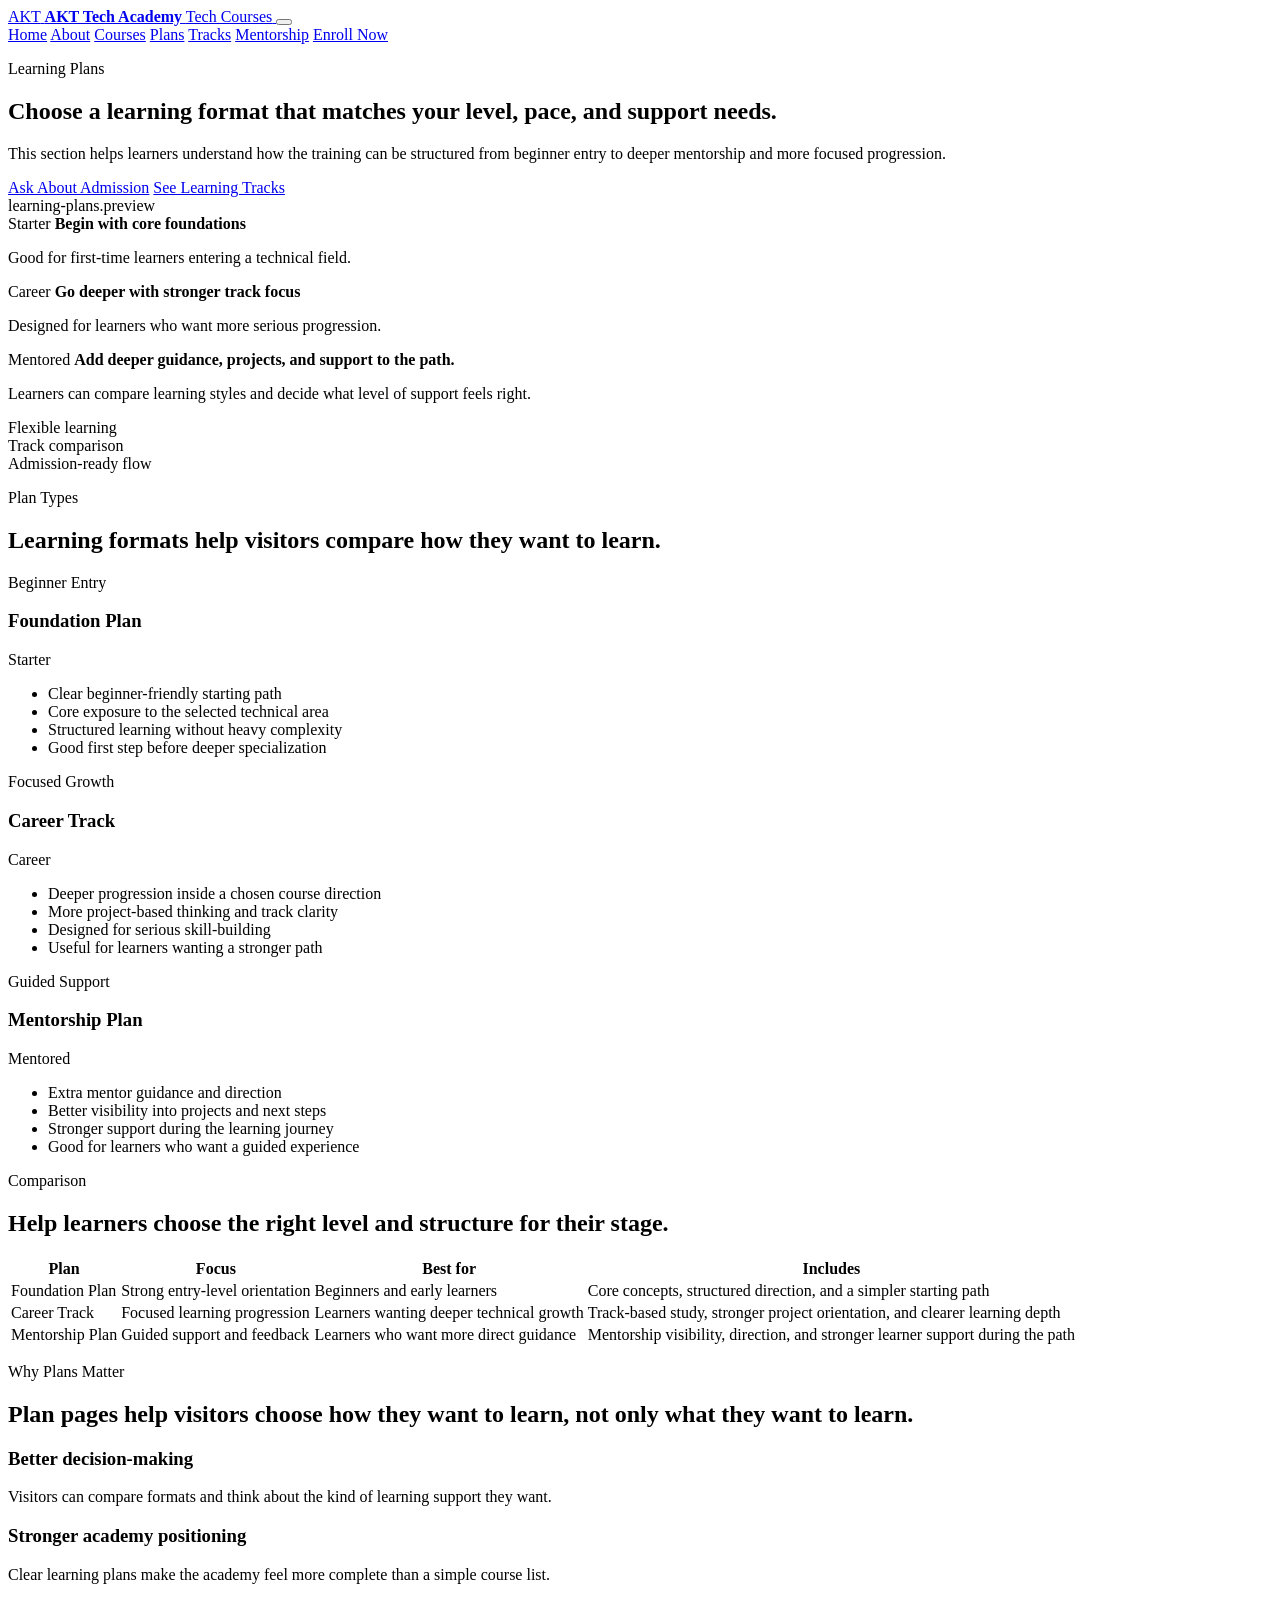
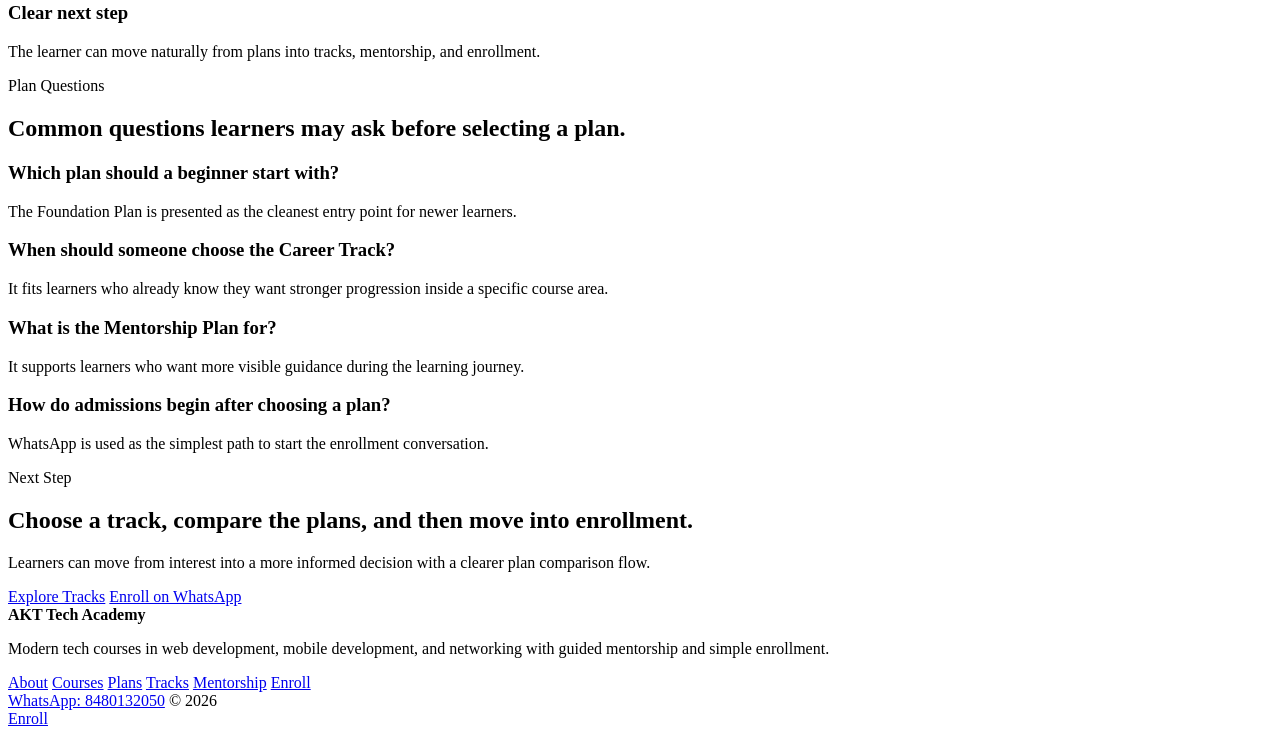
==== Tech-Courses.pricing.html @ 26433f2e "Add files via upload" ====
<!DOCTYPE html>
<html lang="en">
<head>
  <meta charset="UTF-8">
  <meta name="viewport" content="width=device-width, initial-scale=1.0">
  <meta
    name="description"
    content="Compare learning plans at AKT Tech Academy for Web Development, Mobile Development, and Networking."
  >
  <title>Plans | AKT Tech Academy</title>
  <link rel="preconnect" href="https://fonts.googleapis.com">
  <link rel="preconnect" href="https://fonts.gstatic.com" crossorigin>
  <link
    href="https://fonts.googleapis.com/css2?family=Plus+Jakarta+Sans:wght@400;500;600;700;800&display=swap"
    rel="stylesheet"
  >
  <link rel="stylesheet" href="Tech-Coursesstyles.css">
</head>
<body data-page="pricing">
  <div class="page-shell">
    <div class="ambient ambient-left"></div>
    <div class="ambient ambient-right"></div>
    <div class="ambient ambient-bottom"></div>
    <div class="progress-bar" aria-hidden="true"></div>

    <header class="site-header">
      <div class="container nav-wrap">
        <a class="brand" href="./Tech-Courses">
          <span class="brand-mark">AKT</span>
          <span class="brand-copy">
            <strong>AKT Tech Academy</strong>
            <span>Tech Courses</span>
          </span>
        </a>

        <button class="menu-toggle" type="button" aria-expanded="false" aria-controls="site-nav" aria-label="Open menu">
          <span></span>
          <span></span>
          <span></span>
        </button>

        <nav class="site-nav" id="site-nav">
          <a href="./Tech-Courses" data-nav="home">Home</a>
          <a href="./Tech-Courses.about" data-nav="about">About</a>
          <a href="./Tech-Courses.services" data-nav="services">Courses</a>
          <a href="./Tech-Courses.pricing" data-nav="pricing">Plans</a>
          <a href="./Tech-Courses.portfolio" data-nav="portfolio">Tracks</a>
          <a href="./Tech-Courses.support" data-nav="support">Mentorship</a>
          <a href="./Tech-Courses.contact" data-nav="contact" class="header-cta">Enroll Now</a>
        </nav>
      </div>
    </header>

    <main>
      <section class="page-hero">
        <div class="container page-hero-grid">
          <div class="page-copy reveal">
            <p class="eyebrow">Learning Plans</p>
            <h1>Choose a learning format that matches your level, pace, and support needs.</h1>
            <p>
              This section helps learners understand how the training can be structured from beginner entry to deeper
              mentorship and more focused progression.
            </p>
            <div class="button-row">
              <a class="btn btn-primary" href="./Tech-Courses.contact">Ask About Admission</a>
              <a class="btn btn-secondary" href="./Tech-Courses.portfolio">See Learning Tracks</a>
            </div>
          </div>

          <div class="page-visual reveal" data-tilt>
            <div class="hero-orbit"></div>
            <div class="hero-orbit-dot"></div>
            <div class="hero-orbit-dot secondary"></div>

            <div class="hero-window">
              <div class="window-bar">
                <div class="window-dots">
                  <span></span>
                  <span></span>
                  <span></span>
                </div>
                <div class="window-label">learning-plans.preview</div>
              </div>
              <div class="window-body">
                <div class="window-grid">
                  <article class="mini-card spotlight-card">
                    <span>Starter</span>
                    <strong>Begin with core foundations</strong>
                    <p>Good for first-time learners entering a technical field.</p>
                  </article>
                  <article class="mini-card spotlight-card">
                    <span>Career</span>
                    <strong>Go deeper with stronger track focus</strong>
                    <p>Designed for learners who want more serious progression.</p>
                  </article>
                  <article class="mini-card wide spotlight-card">
                    <span>Mentored</span>
                    <strong>Add deeper guidance, projects, and support to the path.</strong>
                    <p>Learners can compare learning styles and decide what level of support feels right.</p>
                  </article>
                </div>
              </div>
            </div>

            <div class="floating-pill pill-top">Flexible learning</div>
            <div class="floating-pill pill-middle">Track comparison</div>
            <div class="floating-pill pill-bottom">Admission-ready flow</div>
          </div>
        </div>
      </section>

      <section class="section">
        <div class="container">
          <div class="section-heading reveal">
            <p class="eyebrow">Plan Types</p>
            <h2>Learning formats help visitors compare how they want to learn.</h2>
          </div>

          <div class="price-grid">
            <article class="price-card featured reveal">
              <span class="price-tag">Beginner Entry</span>
              <h3>Foundation Plan</h3>
              <div class="price-value">Starter</div>
              <ul>
                <li>Clear beginner-friendly starting path</li>
                <li>Core exposure to the selected technical area</li>
                <li>Structured learning without heavy complexity</li>
                <li>Good first step before deeper specialization</li>
              </ul>
            </article>

            <article class="price-card reveal">
              <span class="price-tag">Focused Growth</span>
              <h3>Career Track</h3>
              <div class="price-value">Career</div>
              <ul>
                <li>Deeper progression inside a chosen course direction</li>
                <li>More project-based thinking and track clarity</li>
                <li>Designed for serious skill-building</li>
                <li>Useful for learners wanting a stronger path</li>
              </ul>
            </article>

            <article class="price-card reveal">
              <span class="price-tag">Guided Support</span>
              <h3>Mentorship Plan</h3>
              <div class="price-value">Mentored</div>
              <ul>
                <li>Extra mentor guidance and direction</li>
                <li>Better visibility into projects and next steps</li>
                <li>Stronger support during the learning journey</li>
                <li>Good for learners who want a guided experience</li>
              </ul>
            </article>
          </div>
        </div>
      </section>

      <section class="section">
        <div class="container">
          <div class="section-heading reveal">
            <p class="eyebrow">Comparison</p>
            <h2>Help learners choose the right level and structure for their stage.</h2>
          </div>

          <div class="table-wrap reveal">
            <table class="compare-table">
              <thead>
                <tr>
                  <th>Plan</th>
                  <th>Focus</th>
                  <th>Best for</th>
                  <th>Includes</th>
                </tr>
              </thead>
              <tbody>
                <tr>
                  <td>Foundation Plan</td>
                  <td>Strong entry-level orientation</td>
                  <td>Beginners and early learners</td>
                  <td>Core concepts, structured direction, and a simpler starting path</td>
                </tr>
                <tr>
                  <td>Career Track</td>
                  <td>Focused learning progression</td>
                  <td>Learners wanting deeper technical growth</td>
                  <td>Track-based study, stronger project orientation, and clearer learning depth</td>
                </tr>
                <tr>
                  <td>Mentorship Plan</td>
                  <td>Guided support and feedback</td>
                  <td>Learners who want more direct guidance</td>
                  <td>Mentorship visibility, direction, and stronger learner support during the path</td>
                </tr>
              </tbody>
            </table>
          </div>
        </div>
      </section>

      <section class="section">
        <div class="container">
          <div class="section-heading reveal">
            <p class="eyebrow">Why Plans Matter</p>
            <h2>Plan pages help visitors choose how they want to learn, not only what they want to learn.</h2>
          </div>

          <div class="grid-3">
            <article class="info-card spotlight-card reveal">
              <h3>Better decision-making</h3>
              <p>Visitors can compare formats and think about the kind of learning support they want.</p>
            </article>
            <article class="info-card spotlight-card reveal">
              <h3>Stronger academy positioning</h3>
              <p>Clear learning plans make the academy feel more complete than a simple course list.</p>
            </article>
            <article class="info-card spotlight-card reveal">
              <h3>Clear next step</h3>
              <p>The learner can move naturally from plans into tracks, mentorship, and enrollment.</p>
            </article>
          </div>
        </div>
      </section>

      <section class="section">
        <div class="container">
          <div class="section-heading reveal">
            <p class="eyebrow">Plan Questions</p>
            <h2>Common questions learners may ask before selecting a plan.</h2>
          </div>

          <div class="faq-grid">
            <article class="faq-item reveal">
              <h3>Which plan should a beginner start with?</h3>
              <p>The Foundation Plan is presented as the cleanest entry point for newer learners.</p>
            </article>
            <article class="faq-item reveal">
              <h3>When should someone choose the Career Track?</h3>
              <p>It fits learners who already know they want stronger progression inside a specific course area.</p>
            </article>
            <article class="faq-item reveal">
              <h3>What is the Mentorship Plan for?</h3>
              <p>It supports learners who want more visible guidance during the learning journey.</p>
            </article>
            <article class="faq-item reveal">
              <h3>How do admissions begin after choosing a plan?</h3>
              <p>WhatsApp is used as the simplest path to start the enrollment conversation.</p>
            </article>
          </div>
        </div>
      </section>

      <section class="section">
        <div class="container">
          <div class="cta-card reveal">
            <div>
              <p class="eyebrow">Next Step</p>
              <h2>Choose a track, compare the plans, and then move into enrollment.</h2>
              <p>
                Learners can move from interest into a more informed decision with a clearer plan comparison flow.
              </p>
            </div>
            <div class="button-row">
              <a class="btn btn-primary" href="./Tech-Courses.portfolio">Explore Tracks</a>
              <a class="btn btn-secondary" href="./Tech-Courses.contact">Enroll on WhatsApp</a>
            </div>
          </div>
        </div>
      </section>
    </main>

    <footer class="site-footer">
      <div class="container footer-shell">
        <div class="footer-copy">
          <strong>AKT Tech Academy</strong>
          <p>Modern tech courses in web development, mobile development, and networking with guided mentorship and simple enrollment.</p>
        </div>

        <div class="footer-links">
          <a href="./Tech-Courses.about">About</a>
          <a href="./Tech-Courses.services">Courses</a>
          <a href="./Tech-Courses.pricing">Plans</a>
          <a href="./Tech-Courses.portfolio">Tracks</a>
          <a href="./Tech-Courses.support">Mentorship</a>
          <a href="./Tech-Courses.contact">Enroll</a>
        </div>

        <div class="footer-meta">
          <a href="https://wa.me/918480132050?text=Hello%20AKT%20Tech%20Academy,%20I%20want%20to%20know%20about%20your%20courses." target="_blank" rel="noreferrer">WhatsApp: 8480132050</a>
          <span>&copy; <span class="js-year"></span></span>
        </div>
      </div>
    </footer>

    <a class="whatsapp-fab" href="https://wa.me/918480132050?text=Hello%20AKT%20Tech%20Academy,%20I%20want%20to%20know%20about%20your%20courses." target="_blank" rel="noreferrer">
      Enroll
    </a>
  </div>

  <script src="Tech-Courses.script.js"></script>
</body>
</html>
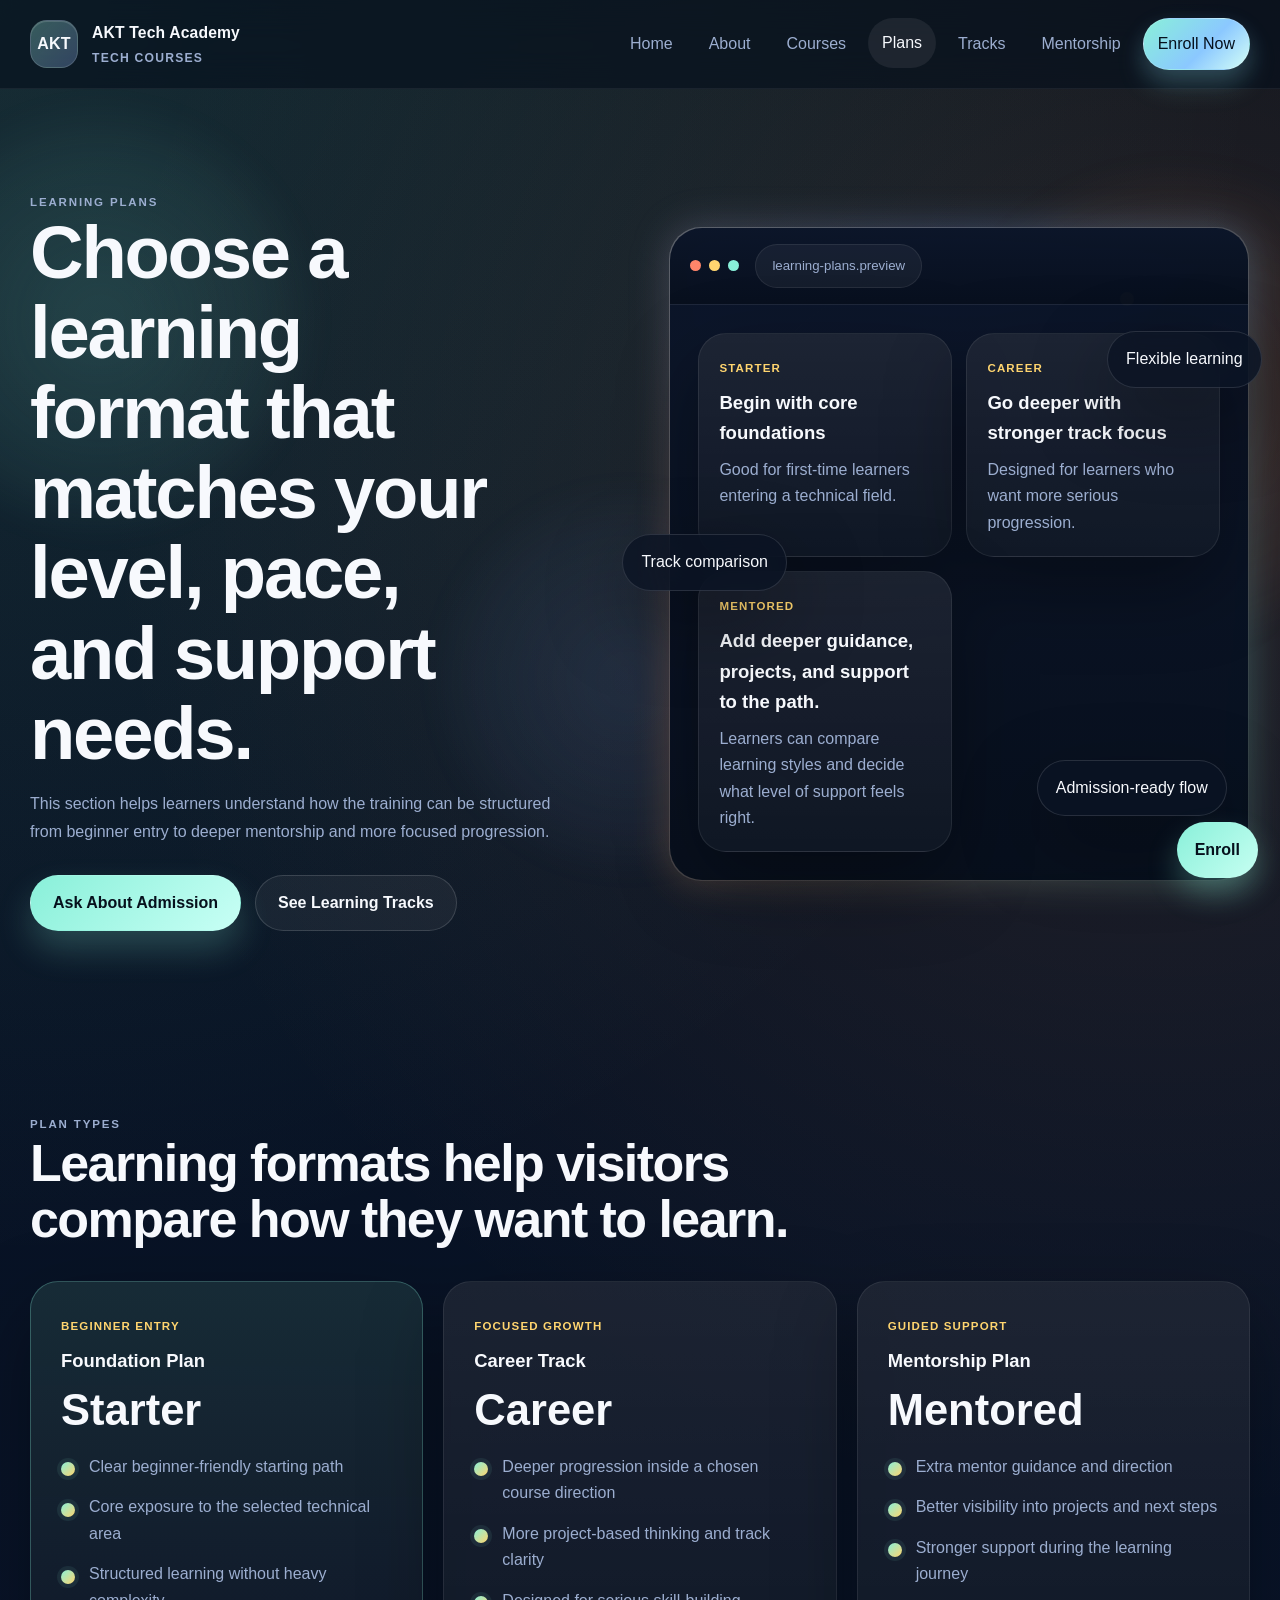
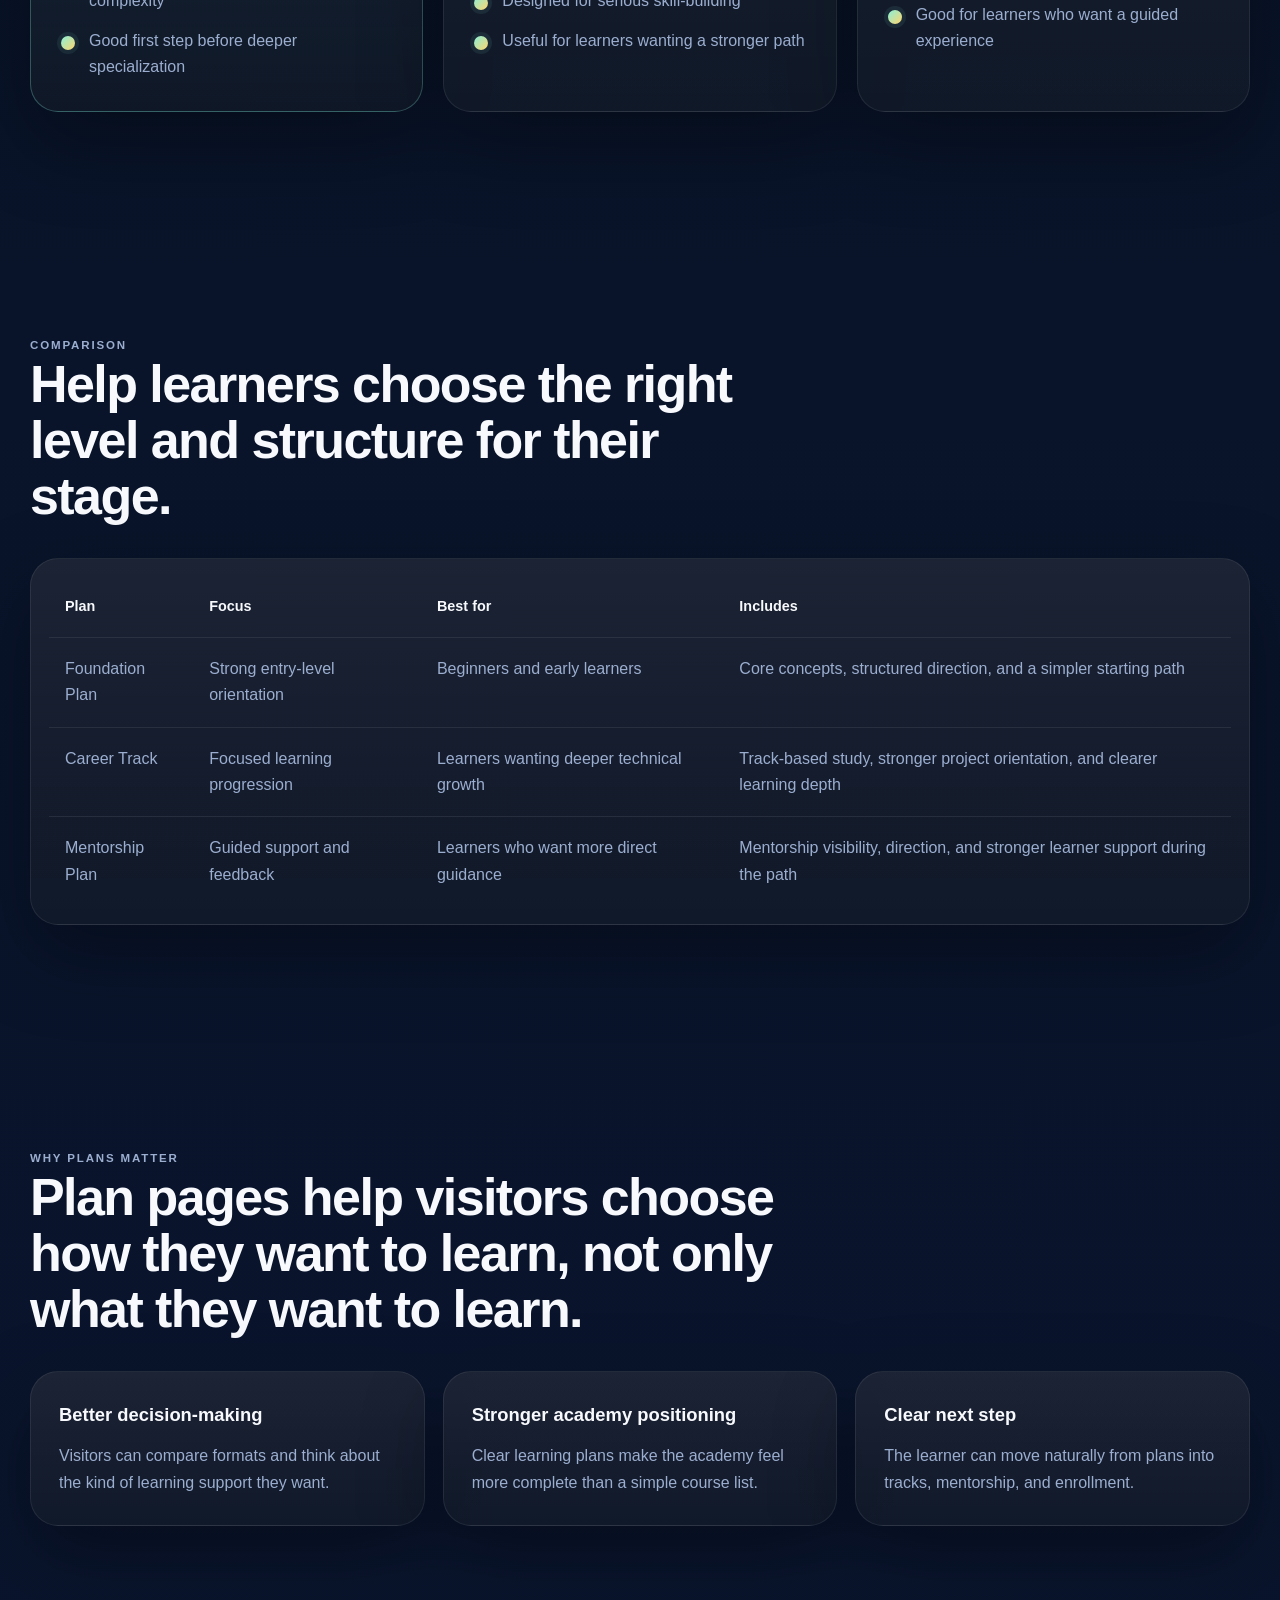
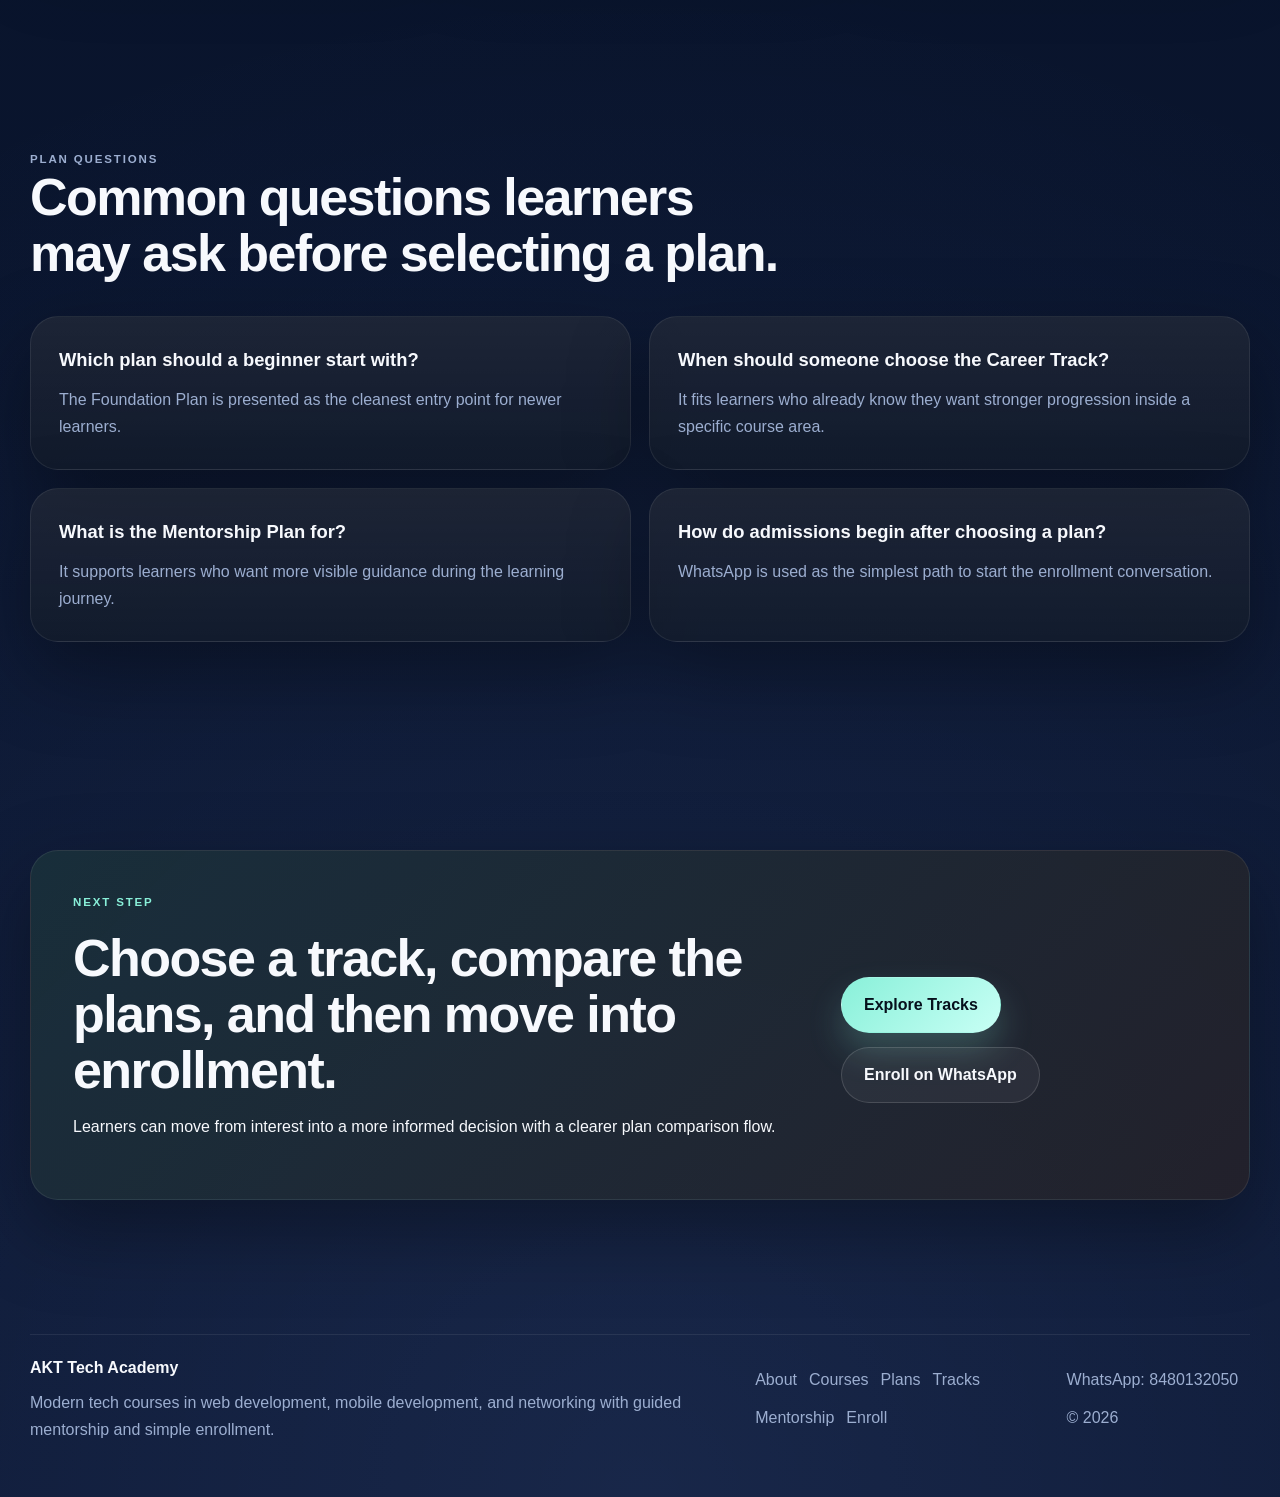
==== commit 4b1a9df8: "Add files via upload" ====
--- a/Tech-Courses.pricing.html
+++ b/Tech-Courses.pricing.html
@@ -14,7 +14,7 @@
     href="https://fonts.googleapis.com/css2?family=Plus+Jakarta+Sans:wght@400;500;600;700;800&display=swap"
     rel="stylesheet"
   >
-  <link rel="stylesheet" href="Tech-Coursesstyles.css">
+  <link rel="stylesheet" href="Tech-Courses.styles.css">
 </head>
 <body data-page="pricing">
   <div class="page-shell">
--- a/Tech-Courses.styles.css
+++ b/Tech-Courses.styles.css
@@ -0,0 +1,1367 @@
+:root {
+  --bg: #06101c;
+  --bg-deep: #08101f;
+  --bg-alt: #0d1831;
+  --panel: rgba(10, 19, 36, 0.78);
+  --panel-strong: rgba(11, 21, 41, 0.94);
+  --panel-soft: rgba(255, 255, 255, 0.05);
+  --line: rgba(255, 255, 255, 0.1);
+  --line-strong: rgba(255, 255, 255, 0.18);
+  --text: #f7f9fd;
+  --muted: #9caed0;
+  --teal: #89f0d9;
+  --sky: #7fa8ff;
+  --gold: #ffd56f;
+  --orange: #ff985b;
+  --pink: #ff9dc9;
+  --shadow: 0 30px 80px rgba(0, 0, 0, 0.34);
+  --radius-xl: 34px;
+  --radius-lg: 28px;
+  --radius-md: 22px;
+  --radius-sm: 16px;
+  --container: min(1220px, calc(100vw - 40px));
+  --header-height: 88px;
+}
+
+* {
+  box-sizing: border-box;
+}
+
+html {
+  scroll-behavior: smooth;
+}
+
+body {
+  margin: 0;
+  min-height: 100vh;
+  font-family: "Plus Jakarta Sans", sans-serif;
+  font-size: 16px;
+  line-height: 1.65;
+  color: var(--text);
+  background:
+    radial-gradient(circle at top left, rgba(137, 240, 217, 0.13), transparent 26%),
+    radial-gradient(circle at 90% 10%, rgba(255, 152, 91, 0.12), transparent 24%),
+    radial-gradient(circle at 50% 100%, rgba(127, 168, 255, 0.12), transparent 32%),
+    linear-gradient(180deg, #06101c 0%, #09142a 40%, #0a1530 100%);
+  overflow-x: hidden;
+}
+
+body::before {
+  content: "";
+  position: fixed;
+  inset: 0;
+  background-image:
+    linear-gradient(rgba(255, 255, 255, 0.04) 1px, transparent 1px),
+    linear-gradient(90deg, rgba(255, 255, 255, 0.04) 1px, transparent 1px);
+  background-size: 46px 46px;
+  mask-image: radial-gradient(circle at center, black 20%, transparent 78%);
+  opacity: 0.18;
+  pointer-events: none;
+  z-index: -3;
+}
+
+a {
+  color: inherit;
+  text-decoration: none;
+}
+
+img {
+  display: block;
+  max-width: 100%;
+}
+
+button,
+input,
+textarea {
+  font: inherit;
+}
+
+.page-shell {
+  position: relative;
+  isolation: isolate;
+}
+
+.ambient {
+  position: fixed;
+  border-radius: 999px;
+  filter: blur(22px);
+  opacity: 0.5;
+  pointer-events: none;
+  z-index: -2;
+}
+
+.ambient-left {
+  width: 400px;
+  height: 400px;
+  top: 120px;
+  left: -100px;
+  background: radial-gradient(circle, rgba(137, 240, 217, 0.3), rgba(137, 240, 217, 0));
+  animation: floatBlob 16s ease-in-out infinite;
+}
+
+.ambient-right {
+  width: 450px;
+  height: 450px;
+  top: 180px;
+  right: -120px;
+  background: radial-gradient(circle, rgba(255, 152, 91, 0.26), rgba(255, 152, 91, 0));
+  animation: floatBlob 18s ease-in-out infinite reverse;
+}
+
+.ambient-bottom {
+  width: 360px;
+  height: 360px;
+  bottom: 40px;
+  left: 35%;
+  background: radial-gradient(circle, rgba(127, 168, 255, 0.22), rgba(127, 168, 255, 0));
+  animation: floatBlob 20s ease-in-out infinite;
+}
+
+.progress-bar {
+  position: fixed;
+  top: 0;
+  left: 0;
+  width: 100%;
+  height: 3px;
+  z-index: 30;
+  transform-origin: left center;
+  transform: scaleX(0);
+  background: linear-gradient(90deg, var(--teal), var(--gold), var(--orange));
+}
+
+.container {
+  width: var(--container);
+  margin: 0 auto;
+}
+
+.section {
+  padding: 104px 0;
+}
+
+.site-header {
+  position: sticky;
+  top: 0;
+  z-index: 20;
+  background: rgba(6, 16, 28, 0.62);
+  backdrop-filter: blur(18px);
+  border-bottom: 1px solid rgba(255, 255, 255, 0.06);
+}
+
+.nav-wrap {
+  min-height: var(--header-height);
+  display: flex;
+  align-items: center;
+  justify-content: space-between;
+  gap: 16px;
+}
+
+.brand {
+  display: inline-flex;
+  align-items: center;
+  gap: 14px;
+  min-width: 0;
+  font-weight: 800;
+  letter-spacing: 0.01em;
+}
+
+.brand-mark {
+  flex: none;
+  width: 48px;
+  height: 48px;
+  border-radius: 17px;
+  display: inline-grid;
+  place-items: center;
+  font-family: "Plus Jakarta Sans", sans-serif;
+  font-weight: 800;
+  background:
+    linear-gradient(135deg, rgba(137, 240, 217, 0.26), rgba(127, 168, 255, 0.22)),
+    rgba(255, 255, 255, 0.07);
+  border: 1px solid rgba(255, 255, 255, 0.14);
+  box-shadow: inset 0 1px 0 rgba(255, 255, 255, 0.14);
+}
+
+.brand-copy {
+  display: grid;
+  gap: 2px;
+}
+
+.brand-copy strong {
+  font-size: 0.98rem;
+}
+
+.brand-copy span {
+  color: var(--muted);
+  font-size: 0.76rem;
+  letter-spacing: 0.1em;
+  text-transform: uppercase;
+}
+
+.menu-toggle {
+  display: none;
+  width: 52px;
+  height: 52px;
+  padding: 0;
+  border: 1px solid var(--line);
+  border-radius: 16px;
+  background: rgba(255, 255, 255, 0.04);
+  color: var(--text);
+  cursor: pointer;
+}
+
+.menu-toggle span {
+  display: block;
+  width: 22px;
+  height: 2px;
+  margin: 5px auto;
+  border-radius: 999px;
+  background: var(--text);
+  transition: transform 180ms ease, opacity 180ms ease;
+}
+
+.site-nav {
+  display: flex;
+  align-items: center;
+  gap: 8px;
+}
+
+.site-nav a {
+  padding: 12px 14px;
+  border-radius: 999px;
+  color: var(--muted);
+  transition: color 180ms ease, transform 180ms ease, background 180ms ease, box-shadow 220ms ease, border-color 220ms ease;
+}
+
+.site-nav a:hover,
+.site-nav a:focus-visible,
+.site-nav a.is-active {
+  color: var(--text);
+  background: rgba(255, 255, 255, 0.07);
+  transform: translateY(-1px);
+}
+
+.header-cta {
+  position: relative;
+  overflow: hidden;
+  isolation: isolate;
+  color: #06101c !important;
+  background: linear-gradient(135deg, #89f0d9 0%, #8bc8ff 58%, #d5fff6 100%);
+  border: 1px solid rgba(255, 255, 255, 0.14);
+  box-shadow: 0 16px 28px rgba(137, 240, 217, 0.18), 0 8px 24px rgba(127, 168, 255, 0.14);
+}
+
+.header-cta::before {
+  content: "";
+  position: absolute;
+  top: -40%;
+  bottom: -40%;
+  left: -55%;
+  width: 42%;
+  background: linear-gradient(90deg, transparent, rgba(255, 255, 255, 0.45), transparent);
+  transform: skewX(-22deg) translateX(-120%);
+  transition: transform 420ms ease;
+  pointer-events: none;
+  z-index: -1;
+}
+
+.site-nav a.header-cta:hover,
+.site-nav a.header-cta:focus-visible,
+.site-nav a.header-cta.is-active {
+  color: #04111a !important;
+  background: linear-gradient(135deg, #a4ffea 0%, #7fd4ff 56%, #ffd56f 100%);
+  border-color: rgba(255, 255, 255, 0.22);
+  box-shadow: 0 20px 34px rgba(127, 168, 255, 0.22), 0 10px 28px rgba(137, 240, 217, 0.2);
+  transform: translateY(-2px);
+}
+
+.site-nav a.header-cta:hover::before,
+.site-nav a.header-cta:focus-visible::before,
+.site-nav a.header-cta.is-active::before {
+  transform: skewX(-22deg) translateX(300%);
+}
+
+.page-hero,
+.hero-home {
+  position: relative;
+  padding: 88px 0 64px;
+}
+
+.hero-grid,
+.page-hero-grid {
+  display: grid;
+  grid-template-columns: minmax(0, 1.02fr) minmax(0, 0.98fr);
+  gap: 34px;
+  align-items: center;
+}
+
+.hero-copy,
+.page-copy {
+  position: relative;
+  z-index: 1;
+}
+
+.eyebrow {
+  margin: 0 0 18px;
+  color: var(--teal);
+  text-transform: uppercase;
+  letter-spacing: 0.16em;
+  font-size: 0.72rem;
+  font-weight: 800;
+}
+
+.hero-copy h1,
+.page-copy h1,
+.section-heading h2,
+.content-copy h2,
+.cta-card h2,
+.case-copy h2,
+.faq-copy h2 {
+  margin: 0;
+  font-family: "Plus Jakarta Sans", sans-serif;
+  font-weight: 800;
+  letter-spacing: -0.03em;
+  line-height: 1.08;
+}
+
+.hero-copy h1,
+.page-copy h1 {
+  font-size: clamp(2.75rem, 5.8vw, 4.85rem);
+  max-width: 12ch;
+}
+
+.hero-copy p,
+.page-copy p,
+.section-heading p,
+.content-copy p,
+.case-copy p,
+.faq-copy p {
+  margin: 16px 0 0;
+  color: var(--muted);
+  line-height: 1.72;
+  max-width: 62ch;
+}
+
+.button-row {
+  display: flex;
+  flex-wrap: wrap;
+  gap: 14px;
+  margin-top: 30px;
+}
+
+.btn {
+  display: inline-flex;
+  align-items: center;
+  justify-content: center;
+  min-height: 56px;
+  padding: 0 22px;
+  border-radius: 999px;
+  border: 1px solid transparent;
+  font-weight: 700;
+  transition: transform 180ms ease, box-shadow 200ms ease, border-color 200ms ease, background 200ms ease;
+}
+
+.btn:hover,
+.btn:focus-visible {
+  transform: translateY(-2px);
+}
+
+.btn-primary {
+  color: #06101c;
+  background: linear-gradient(135deg, var(--teal), #c8fff5);
+  box-shadow: 0 18px 34px rgba(137, 240, 217, 0.22);
+}
+
+.btn-secondary {
+  color: var(--text);
+  background: rgba(255, 255, 255, 0.05);
+  border-color: rgba(255, 255, 255, 0.14);
+}
+
+.hero-highlights {
+  display: grid;
+  grid-template-columns: repeat(3, minmax(0, 1fr));
+  gap: 16px;
+  margin-top: 34px;
+}
+
+.hero-highlights article,
+.metric-card,
+.mini-card,
+.panel-card,
+.info-card,
+.price-card,
+.case-study,
+.faq-item,
+.cta-card,
+.contact-card,
+.table-wrap,
+.timeline-card,
+.note-card {
+  position: relative;
+  overflow: hidden;
+  border: 1px solid rgba(255, 255, 255, 0.08);
+  border-radius: var(--radius-lg);
+  background:
+    linear-gradient(180deg, rgba(255, 255, 255, 0.08), rgba(255, 255, 255, 0.03)),
+    rgba(8, 16, 30, 0.64);
+  box-shadow: var(--shadow);
+}
+
+.hero-highlights article {
+  padding: 20px;
+}
+
+.hero-highlights strong {
+  display: block;
+  margin-bottom: 8px;
+  font-size: 1.55rem;
+}
+
+.hero-highlights span {
+  color: var(--muted);
+  line-height: 1.6;
+}
+
+.hero-visual,
+.page-visual {
+  position: relative;
+  min-height: 620px;
+  display: grid;
+  place-items: center;
+  perspective: 1400px;
+}
+
+.hero-orbit {
+  position: absolute;
+  inset: 6% 8%;
+  border-radius: 999px;
+  border: 1px solid rgba(255, 255, 255, 0.08);
+}
+
+.hero-orbit::before,
+.hero-orbit::after {
+  content: "";
+  position: absolute;
+  border-radius: 999px;
+  border: 1px dashed rgba(255, 255, 255, 0.08);
+}
+
+.hero-orbit::before {
+  inset: 9%;
+}
+
+.hero-orbit::after {
+  inset: 22%;
+}
+
+.hero-orbit-dot {
+  position: absolute;
+  width: 14px;
+  height: 14px;
+  border-radius: 999px;
+  background: linear-gradient(135deg, var(--gold), var(--orange));
+  top: 10%;
+  right: 20%;
+  box-shadow: 0 0 0 10px rgba(255, 213, 111, 0.08);
+  animation: orbitPulse 5s ease-in-out infinite;
+}
+
+.hero-orbit-dot.secondary {
+  top: auto;
+  right: auto;
+  left: 18%;
+  bottom: 14%;
+  background: linear-gradient(135deg, var(--sky), var(--teal));
+  box-shadow: 0 0 0 10px rgba(127, 168, 255, 0.08);
+  animation-delay: -2.4s;
+}
+
+.hero-window {
+  position: relative;
+  width: min(100%, 580px);
+  padding: 1px;
+  border-radius: 32px;
+  background: linear-gradient(135deg, rgba(255, 255, 255, 0.24), rgba(255, 255, 255, 0.03));
+  transform-style: preserve-3d;
+  transform: rotateX(var(--tilt-x, 0deg)) rotateY(var(--tilt-y, 0deg));
+  transition: transform 200ms ease;
+}
+
+.hero-window::before {
+  content: "";
+  position: absolute;
+  inset: -2px;
+  border-radius: 34px;
+  background: conic-gradient(from 120deg, rgba(137, 240, 217, 0.24), rgba(255, 152, 91, 0.24), rgba(127, 168, 255, 0.24), rgba(137, 240, 217, 0.24));
+  filter: blur(18px);
+  z-index: -1;
+}
+
+.window-bar,
+.window-body {
+  background: linear-gradient(180deg, rgba(11, 21, 41, 0.98), rgba(7, 15, 29, 0.98));
+}
+
+.window-bar {
+  display: flex;
+  align-items: center;
+  gap: 16px;
+  padding: 16px 20px;
+  border-radius: 32px 32px 0 0;
+  border-bottom: 1px solid rgba(255, 255, 255, 0.08);
+}
+
+.window-dots {
+  display: flex;
+  gap: 8px;
+}
+
+.window-dots span {
+  width: 11px;
+  height: 11px;
+  border-radius: 999px;
+  background: rgba(255, 255, 255, 0.26);
+}
+
+.window-dots span:first-child {
+  background: #ff856a;
+}
+
+.window-dots span:nth-child(2) {
+  background: #ffd56f;
+}
+
+.window-dots span:last-child {
+  background: #89f0d9;
+}
+
+.window-label {
+  min-width: 0;
+  padding: 10px 16px;
+  border-radius: 999px;
+  color: var(--muted);
+  font-size: 0.83rem;
+  background: rgba(255, 255, 255, 0.05);
+  border: 1px solid rgba(255, 255, 255, 0.08);
+  white-space: nowrap;
+  overflow: hidden;
+  text-overflow: ellipsis;
+}
+
+.window-body {
+  padding: 28px;
+  border-radius: 0 0 32px 32px;
+}
+
+.window-grid {
+  display: grid;
+  grid-template-columns: repeat(2, minmax(0, 1fr));
+  gap: 14px;
+}
+
+.metric-card,
+.mini-card {
+  padding: 20px;
+}
+
+.metric-card.wide {
+  grid-column: 1 / -1;
+}
+
+.metric-card span,
+.mini-card span,
+.badge {
+  display: inline-flex;
+  margin-bottom: 10px;
+  color: var(--gold);
+  text-transform: uppercase;
+  letter-spacing: 0.1em;
+  font-size: 0.72rem;
+  font-weight: 800;
+}
+
+.metric-card strong,
+.mini-card strong {
+  display: block;
+  margin-bottom: 8px;
+  font-size: 1.16rem;
+}
+
+.metric-card p,
+.mini-card p {
+  margin: 0;
+  color: var(--muted);
+  line-height: 1.65;
+}
+
+.floating-pill {
+  position: absolute;
+  padding: 14px 18px;
+  border-radius: 999px;
+  color: var(--text);
+  background: rgba(10, 19, 36, 0.8);
+  border: 1px solid rgba(255, 255, 255, 0.12);
+  backdrop-filter: blur(16px);
+  box-shadow: var(--shadow);
+  white-space: nowrap;
+  animation: floatPill 7s ease-in-out infinite;
+}
+
+.pill-top {
+  top: 16%;
+  right: -2%;
+}
+
+.pill-middle {
+  top: 47%;
+  left: -8%;
+  animation-delay: -2s;
+}
+
+.pill-bottom {
+  bottom: 10%;
+  right: 4%;
+  animation-delay: -3.2s;
+}
+
+.spotlight-card {
+  --mouse-x: 50%;
+  --mouse-y: 50%;
+}
+
+.spotlight-card::after {
+  content: "";
+  position: absolute;
+  inset: 0;
+  background: radial-gradient(circle at var(--mouse-x) var(--mouse-y), rgba(137, 240, 217, 0.14), transparent 32%);
+  opacity: 0;
+  transition: opacity 180ms ease;
+  pointer-events: none;
+}
+
+.spotlight-card:hover::after,
+.spotlight-card:focus-within::after {
+  opacity: 1;
+}
+
+.section-heading {
+  max-width: 760px;
+  margin-bottom: 34px;
+}
+
+.section-heading h2,
+.content-copy h2,
+.cta-card h2,
+.faq-copy h2,
+.case-copy h2 {
+  font-size: clamp(1.95rem, 4.2vw, 3.25rem);
+}
+
+.grid-4,
+.grid-3,
+.grid-2,
+.card-grid {
+  display: grid;
+  gap: 18px;
+}
+
+.grid-4 {
+  grid-template-columns: repeat(4, minmax(0, 1fr));
+}
+
+.grid-3 {
+  grid-template-columns: repeat(3, minmax(0, 1fr));
+}
+
+.grid-2 {
+  grid-template-columns: repeat(2, minmax(0, 1fr));
+}
+
+.panel-card,
+.info-card,
+.note-card {
+  padding: 28px;
+}
+
+.panel-card h3,
+.info-card h3,
+.price-card h3,
+.faq-item h3,
+.contact-card h3,
+.timeline-card h3,
+.case-meta h3 {
+  margin: 0 0 12px;
+  font-size: 1.15rem;
+}
+
+.panel-card p,
+.info-card p,
+.note-card p,
+.price-card p,
+.timeline-card p,
+.contact-card p,
+.faq-item p,
+.case-meta p,
+.case-summary p {
+  margin: 0;
+  color: var(--muted);
+  line-height: 1.68;
+}
+
+.icon-chip {
+  width: 54px;
+  height: 54px;
+  display: inline-grid;
+  place-items: center;
+  margin-bottom: 18px;
+  border-radius: 18px;
+  color: #06101c;
+  font-weight: 800;
+  background: linear-gradient(135deg, var(--gold), var(--orange));
+}
+
+.content-grid {
+  display: grid;
+  grid-template-columns: 0.95fr 1.05fr;
+  gap: 24px;
+  align-items: center;
+}
+
+.content-visual {
+  display: grid;
+  gap: 18px;
+}
+
+.stack-card {
+  padding: 24px;
+  border-radius: var(--radius-lg);
+  border: 1px solid rgba(255, 255, 255, 0.08);
+  background:
+    linear-gradient(180deg, rgba(255, 255, 255, 0.08), rgba(255, 255, 255, 0.03)),
+    rgba(8, 16, 30, 0.62);
+  box-shadow: var(--shadow);
+}
+
+.stack-card strong {
+  display: block;
+  margin-bottom: 8px;
+  font-size: 1.08rem;
+}
+
+.stack-card p {
+  margin: 0;
+  color: var(--muted);
+  line-height: 1.65;
+}
+
+.stack-card.accent {
+  transform: translateX(36px);
+}
+
+.stack-card.alt {
+  transform: translateX(-22px);
+}
+
+.check-list,
+.bullet-list,
+.meta-list {
+  list-style: none;
+  margin: 0;
+  padding: 0;
+  display: grid;
+  gap: 14px;
+}
+
+.check-list li,
+.bullet-list li,
+.meta-list li {
+  position: relative;
+  padding-left: 28px;
+  color: var(--muted);
+  line-height: 1.7;
+}
+
+.check-list li::before,
+.bullet-list li::before,
+.meta-list li::before {
+  content: "";
+  position: absolute;
+  left: 0;
+  top: 0.5em;
+  width: 14px;
+  height: 14px;
+  border-radius: 999px;
+  background: linear-gradient(135deg, var(--teal), var(--gold));
+  box-shadow: 0 0 0 4px rgba(137, 240, 217, 0.08);
+}
+
+.price-grid {
+  display: grid;
+  grid-template-columns: repeat(3, minmax(0, 1fr));
+  gap: 20px;
+}
+
+.price-card {
+  padding: 30px;
+}
+
+.price-card.featured {
+  border-color: rgba(137, 240, 217, 0.28);
+  background:
+    linear-gradient(180deg, rgba(137, 240, 217, 0.12), rgba(255, 255, 255, 0.03)),
+    rgba(8, 16, 30, 0.68);
+}
+
+.price-tag {
+  display: inline-flex;
+  margin-bottom: 10px;
+  color: var(--gold);
+  text-transform: uppercase;
+  letter-spacing: 0.1em;
+  font-size: 0.72rem;
+  font-weight: 800;
+}
+
+.price-value {
+  margin: 8px 0 22px;
+  font-size: clamp(2.1rem, 3.4vw, 3rem);
+  font-weight: 800;
+  line-height: 1;
+}
+
+.price-value span {
+  font-size: 1rem;
+  font-weight: 600;
+  color: var(--muted);
+}
+
+.price-card ul {
+  margin: 0;
+  padding: 0;
+  list-style: none;
+  display: grid;
+  gap: 14px;
+}
+
+.price-card li {
+  position: relative;
+  padding-left: 28px;
+  color: var(--muted);
+  line-height: 1.65;
+}
+
+.price-card li::before {
+  content: "";
+  position: absolute;
+  left: 0;
+  top: 0.52em;
+  width: 14px;
+  height: 14px;
+  border-radius: 999px;
+  background: linear-gradient(135deg, var(--teal), var(--gold));
+  box-shadow: 0 0 0 4px rgba(137, 240, 217, 0.08);
+}
+
+.table-wrap {
+  padding: 18px;
+}
+
+.compare-table {
+  width: 100%;
+  border-collapse: collapse;
+}
+
+.compare-table th,
+.compare-table td {
+  padding: 18px 16px;
+  text-align: left;
+  border-bottom: 1px solid rgba(255, 255, 255, 0.08);
+  vertical-align: top;
+}
+
+.compare-table th {
+  color: var(--text);
+  font-size: 0.9rem;
+}
+
+.compare-table td {
+  color: var(--muted);
+  line-height: 1.65;
+}
+
+.compare-table tr:last-child td {
+  border-bottom: 0;
+}
+
+.case-grid {
+  display: grid;
+  gap: 22px;
+}
+
+.case-study {
+  display: grid;
+  grid-template-columns: 1.08fr 0.92fr;
+}
+
+.case-preview,
+.case-meta {
+  padding: 30px;
+}
+
+.case-preview {
+  min-height: 320px;
+  border-right: 1px solid rgba(255, 255, 255, 0.08);
+  display: flex;
+  flex-direction: column;
+  justify-content: flex-end;
+  gap: 12px;
+}
+
+.case-preview.garage {
+  background:
+    linear-gradient(155deg, rgba(255, 152, 91, 0.34), rgba(255, 152, 91, 0.04) 34%, transparent 72%),
+    radial-gradient(circle at top right, rgba(137, 240, 217, 0.22), transparent 34%),
+    linear-gradient(180deg, rgba(16, 30, 55, 0.98), rgba(8, 16, 30, 0.98));
+}
+
+.case-preview.coaching {
+  background:
+    linear-gradient(155deg, rgba(127, 168, 255, 0.34), rgba(127, 168, 255, 0.04) 34%, transparent 72%),
+    radial-gradient(circle at top right, rgba(255, 213, 111, 0.22), transparent 34%),
+    linear-gradient(180deg, rgba(16, 30, 55, 0.98), rgba(8, 16, 30, 0.98));
+}
+
+.case-preview.networking {
+  background:
+    linear-gradient(155deg, rgba(137, 240, 217, 0.3), rgba(137, 240, 217, 0.04) 34%, transparent 72%),
+    radial-gradient(circle at top right, rgba(255, 157, 201, 0.18), transparent 34%),
+    linear-gradient(180deg, rgba(16, 30, 55, 0.98), rgba(8, 16, 30, 0.98));
+}
+
+.case-tag {
+  display: inline-flex;
+  align-self: flex-start;
+  padding: 8px 12px;
+  border-radius: 999px;
+  background: rgba(255, 255, 255, 0.08);
+  border: 1px solid rgba(255, 255, 255, 0.1);
+  text-transform: uppercase;
+  letter-spacing: 0.08em;
+  font-size: 0.72rem;
+  font-weight: 800;
+}
+
+.case-preview h3 {
+  margin: 0;
+  font-size: clamp(1.5rem, 2.7vw, 2.1rem);
+}
+
+.case-preview p {
+  margin: 0;
+  color: rgba(247, 249, 253, 0.84);
+  line-height: 1.7;
+  max-width: 36ch;
+}
+
+.case-links {
+  display: flex;
+  flex-wrap: wrap;
+  gap: 12px;
+  margin-top: 24px;
+}
+
+.text-link {
+  display: inline-flex;
+  align-items: center;
+  gap: 8px;
+  color: var(--teal);
+  font-weight: 800;
+}
+
+.text-link:hover,
+.text-link:focus-visible {
+  color: #cbfff5;
+}
+
+.timeline-grid {
+  display: grid;
+  gap: 18px;
+}
+
+.timeline-card {
+  padding: 24px;
+  display: grid;
+  grid-template-columns: 68px 1fr;
+  gap: 18px;
+  align-items: start;
+}
+
+.timeline-number {
+  width: 54px;
+  height: 54px;
+  border-radius: 18px;
+  display: inline-grid;
+  place-items: center;
+  font-weight: 800;
+  color: #06101c;
+  background: linear-gradient(135deg, var(--teal), var(--gold));
+}
+
+.faq-grid {
+  display: grid;
+  grid-template-columns: repeat(2, minmax(0, 1fr));
+  gap: 18px;
+}
+
+.faq-item {
+  padding: 28px;
+}
+
+.cta-card {
+  padding: 42px;
+  display: flex;
+  align-items: center;
+  justify-content: space-between;
+  gap: 28px;
+  background:
+    linear-gradient(135deg, rgba(137, 240, 217, 0.12), rgba(255, 152, 91, 0.1)),
+    rgba(8, 16, 30, 0.72);
+}
+
+.cta-card > div:first-child {
+  max-width: 740px;
+}
+
+.contact-grid {
+  display: grid;
+  grid-template-columns: 1.05fr 0.95fr;
+  gap: 22px;
+}
+
+.contact-card {
+  padding: 30px;
+}
+
+.contact-card strong {
+  display: block;
+  margin-bottom: 8px;
+  font-size: 1.08rem;
+}
+
+.whatsapp-card {
+  background:
+    linear-gradient(135deg, rgba(137, 240, 217, 0.14), rgba(127, 168, 255, 0.08)),
+    rgba(8, 16, 30, 0.8);
+  border-color: rgba(137, 240, 217, 0.26);
+}
+
+.whatsapp-number {
+  margin: 10px 0 0;
+  font-size: clamp(1.7rem, 4vw, 2.5rem);
+  font-weight: 800;
+  letter-spacing: -0.03em;
+}
+
+.support-badges {
+  display: flex;
+  flex-wrap: wrap;
+  gap: 10px;
+  margin-top: 20px;
+}
+
+.support-badges span {
+  padding: 10px 14px;
+  border-radius: 999px;
+  color: var(--text);
+  background: rgba(255, 255, 255, 0.06);
+  border: 1px solid rgba(255, 255, 255, 0.1);
+}
+
+.notice-bar {
+  display: inline-flex;
+  padding: 10px 14px;
+  border-radius: 999px;
+  background: rgba(255, 255, 255, 0.06);
+  border: 1px solid rgba(255, 255, 255, 0.1);
+  color: var(--muted);
+  margin-top: 22px;
+}
+
+.site-footer {
+  padding: 30px 0 54px;
+}
+
+.footer-shell {
+  padding-top: 20px;
+  border-top: 1px solid rgba(255, 255, 255, 0.08);
+  display: flex;
+  align-items: center;
+  justify-content: space-between;
+  gap: 24px;
+}
+
+.footer-copy p {
+  margin: 0;
+  color: var(--muted);
+  line-height: 1.7;
+}
+
+.footer-copy strong {
+  display: block;
+  margin-bottom: 8px;
+  font-family: "Plus Jakarta Sans", sans-serif;
+  font-weight: 800;
+}
+
+.footer-links,
+.footer-meta {
+  display: flex;
+  flex-wrap: wrap;
+  gap: 12px;
+}
+
+.footer-links a,
+.footer-meta a,
+.footer-meta span {
+  color: var(--muted);
+}
+
+.footer-links a:hover,
+.footer-links a:focus-visible,
+.footer-meta a:hover,
+.footer-meta a:focus-visible {
+  color: var(--text);
+}
+
+.whatsapp-fab {
+  position: fixed;
+  right: 22px;
+  bottom: 22px;
+  z-index: 25;
+  padding: 15px 18px;
+  border-radius: 999px;
+  color: #06101c;
+  font-weight: 800;
+  background: linear-gradient(135deg, var(--teal), #c7fff2);
+  box-shadow: 0 16px 30px rgba(137, 240, 217, 0.28);
+  transition: transform 180ms ease, box-shadow 220ms ease, filter 220ms ease;
+}
+
+.whatsapp-fab:hover,
+.whatsapp-fab:focus-visible {
+  transform: translateY(-3px) scale(1.02);
+  box-shadow: 0 20px 34px rgba(137, 240, 217, 0.26), 0 10px 28px rgba(127, 168, 255, 0.18);
+  filter: saturate(1.08);
+}
+
+.reveal {
+  opacity: 0;
+  transform: translateY(28px) scale(0.985);
+  filter: blur(10px);
+  transition:
+    opacity 700ms ease,
+    transform 700ms ease,
+    filter 700ms ease;
+}
+
+.reveal.is-visible {
+  opacity: 1;
+  transform: translateY(0) scale(1);
+  filter: blur(0);
+}
+
+@keyframes floatBlob {
+  0%,
+  100% {
+    transform: translate3d(0, 0, 0) scale(1);
+  }
+  50% {
+    transform: translate3d(0, 28px, 0) scale(1.05);
+  }
+}
+
+@keyframes floatPill {
+  0%,
+  100% {
+    transform: translateY(0);
+  }
+  50% {
+    transform: translateY(-12px);
+  }
+}
+
+@keyframes orbitPulse {
+  0%,
+  100% {
+    transform: scale(1);
+  }
+  50% {
+    transform: scale(1.16);
+  }
+}
+
+@media (max-width: 1120px) {
+  .hero-grid,
+  .page-hero-grid,
+  .content-grid,
+  .contact-grid,
+  .case-study {
+    grid-template-columns: 1fr;
+  }
+
+  .grid-4 {
+    grid-template-columns: repeat(2, minmax(0, 1fr));
+  }
+
+  .grid-3,
+  .price-grid,
+  .faq-grid {
+    grid-template-columns: repeat(2, minmax(0, 1fr));
+  }
+
+  .hero-copy h1,
+  .page-copy h1 {
+    max-width: 100%;
+  }
+
+  .hero-visual,
+  .page-visual {
+    min-height: 520px;
+  }
+
+  .cta-card {
+    flex-direction: column;
+    align-items: flex-start;
+  }
+
+  .stack-card.accent,
+  .stack-card.alt {
+    transform: none;
+  }
+}
+
+@media (max-width: 760px) {
+  .section,
+  .page-hero,
+  .hero-home {
+    padding: 84px 0;
+  }
+
+  .menu-toggle {
+    display: inline-block;
+  }
+
+  .site-nav {
+    position: absolute;
+    top: calc(100% + 10px);
+    left: 20px;
+    right: 20px;
+    padding: 18px;
+    border-radius: 24px;
+    border: 1px solid rgba(255, 255, 255, 0.08);
+    box-shadow: var(--shadow);
+    background: rgba(8, 16, 30, 0.98);
+    opacity: 0;
+    visibility: hidden;
+    transform: translateY(-8px);
+    transition: opacity 180ms ease, transform 180ms ease, visibility 180ms ease;
+    flex-direction: column;
+    align-items: stretch;
+  }
+
+  body.nav-open .site-nav {
+    opacity: 1;
+    visibility: visible;
+    transform: translateY(0);
+  }
+
+  .site-nav a {
+    width: 100%;
+    text-align: center;
+  }
+
+  body.nav-open .menu-toggle span:first-child {
+    transform: translateY(7px) rotate(45deg);
+  }
+
+  body.nav-open .menu-toggle span:nth-child(2) {
+    opacity: 0;
+  }
+
+  body.nav-open .menu-toggle span:last-child {
+    transform: translateY(-7px) rotate(-45deg);
+  }
+
+  .hero-highlights,
+  .grid-4,
+  .grid-3,
+  .grid-2,
+  .price-grid,
+  .faq-grid,
+  .window-grid {
+    grid-template-columns: 1fr;
+  }
+
+  .hero-visual,
+  .page-visual {
+    min-height: 460px;
+    display: block;
+  }
+
+  .window-body,
+  .panel-card,
+  .info-card,
+  .price-card,
+  .case-preview,
+  .case-meta,
+  .faq-item,
+  .contact-card,
+  .timeline-card,
+  .note-card,
+  .cta-card {
+    padding: 24px;
+  }
+
+  .floating-pill {
+    position: static;
+    display: inline-flex;
+    margin-top: 14px;
+  }
+
+  .hero-window {
+    width: 100%;
+  }
+
+  .timeline-card {
+    grid-template-columns: 1fr;
+  }
+
+  .footer-shell {
+    flex-direction: column;
+    align-items: flex-start;
+  }
+
+  .whatsapp-fab {
+    right: 16px;
+    bottom: 16px;
+  }
+}
+
+@media (prefers-reduced-motion: reduce) {
+  html {
+    scroll-behavior: auto;
+  }
+
+  *,
+  *::before,
+  *::after {
+    animation: none !important;
+    transition-duration: 0.01ms !important;
+    transition-delay: 0ms !important;
+  }
+
+  .reveal {
+    opacity: 1;
+    transform: none;
+    filter: none;
+  }
+}
